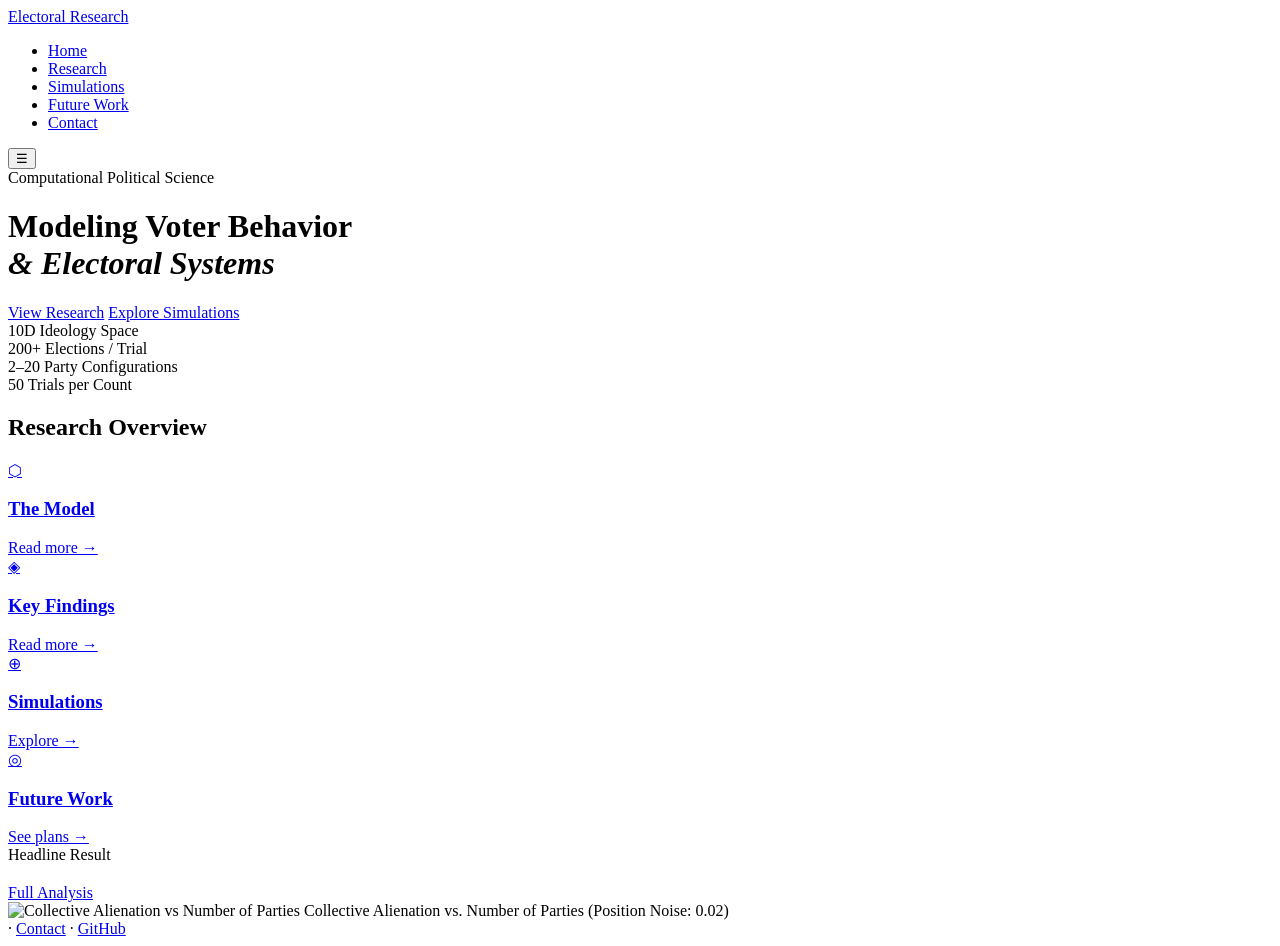
==== index.html @ 0de14074 "Added files (claude made for me to edit) Claude made this for the website" ====
<!DOCTYPE html>
<html lang="en">
<head>
  <meta charset="UTF-8" />
  <meta name="viewport" content="width=device-width, initial-scale=1.0"/>
  <title>Electoral Systems Research</title>
  <link rel="stylesheet" href="css/style.css" />
  <link rel="preconnect" href="https://fonts.googleapis.com">
  <link rel="preconnect" href="https://fonts.gstatic.com" crossorigin>
  <link href="https://fonts.googleapis.com/css2?family=DM+Serif+Display:ital@0;1&family=DM+Mono:wght@300;400;500&family=DM+Sans:wght@300;400;500&display=swap" rel="stylesheet">
</head>
<body>

  <!-- NAV -->
  <nav class="nav">
    <a href="index.html" class="nav-logo">Electoral Research</a>
    <ul class="nav-links">
      <li><a href="index.html" class="active">Home</a></li>
      <li><a href="research.html">Research</a></li>
      <li><a href="simulations.html">Simulations</a></li>
      <li><a href="future.html">Future Work</a></li>
      <li><a href="contact.html">Contact</a></li>
    </ul>
    <button class="nav-toggle" aria-label="Toggle menu">&#9776;</button>
  </nav>

  <!-- HERO -->
  <header class="hero">
    <div class="hero-bg"></div>
    <div class="hero-content">
      <span class="hero-label">Computational Political Science</span>
      <h1 class="hero-title">Modeling Voter Behavior<br/><em>& Electoral Systems</em></h1>
      <p class="hero-sub" id="hero-sub"><!-- CONTENT: Write a 1–2 sentence tagline that captures the spirit of your research. Example: "Agent-based simulations exploring how party structures, voter ideology, and turnout interact to shape democratic outcomes." --></p>
      <div class="hero-cta">
        <a href="research.html" class="btn btn-primary">View Research</a>
        <a href="simulations.html" class="btn btn-ghost">Explore Simulations</a>
      </div>
    </div>
    <div class="hero-stat-strip">
      <div class="stat">
        <span class="stat-num">10D</span>
        <span class="stat-label">Ideology Space</span>
      </div>
      <div class="stat-divider"></div>
      <div class="stat">
        <span class="stat-num">200+</span>
        <span class="stat-label">Elections / Trial</span>
      </div>
      <div class="stat-divider"></div>
      <div class="stat">
        <span class="stat-num">2–20</span>
        <span class="stat-label">Party Configurations</span>
      </div>
      <div class="stat-divider"></div>
      <div class="stat">
        <span class="stat-num">50</span>
        <span class="stat-label">Trials per Count</span>
      </div>
    </div>
  </header>

  <!-- OVERVIEW CARDS -->
  <section class="section">
    <div class="container">
      <h2 class="section-title">Research Overview</h2>
      <div class="card-grid">

        <a href="research.html#model" class="card">
          <div class="card-icon">⬡</div>
          <h3>The Model</h3>
          <p id="overview-model"><!-- CONTENT: Brief description of your modeling approach — what the simulation captures and why. --></p>
          <span class="card-link">Read more →</span>
        </a>

        <a href="research.html#findings" class="card">
          <div class="card-icon">◈</div>
          <h3>Key Findings</h3>
          <p id="overview-findings"><!-- CONTENT: One or two headline findings — e.g., the optimal party count result, what happens to collective alienation. --></p>
          <span class="card-link">Read more →</span>
        </a>

        <a href="simulations.html" class="card">
          <div class="card-icon">⊕</div>
          <h3>Simulations</h3>
          <p id="overview-simulations"><!-- CONTENT: Describe what the simulations do — voter generation, turnout modeling, multi-party vs. two-party, third-party dynamics, etc. --></p>
          <span class="card-link">Explore →</span>
        </a>

        <a href="future.html" class="card">
          <div class="card-icon">◎</div>
          <h3>Future Work</h3>
          <p id="overview-future"><!-- CONTENT: Tease the next directions — e.g., ranked choice, geographic modeling, media effects, etc. --></p>
          <span class="card-link">See plans →</span>
        </a>

      </div>
    </div>
  </section>

  <!-- RESULT HIGHLIGHT -->
  <section class="section section-dark">
    <div class="container result-highlight">
      <div class="result-text">
        <span class="label-tag">Headline Result</span>
        <h2 id="result-headline"><!-- CONTENT: State your most interesting result as a bold claim. E.g., "Three parties minimize collective alienation — more choice doesn't help." --></h2>
        <p id="result-body"><!-- CONTENT: Expand on the result in 2–4 sentences. Describe what "collective alienation" means, what the simulation tested, and what the data showed. --></p>
        <a href="research.html#findings" class="btn btn-primary">Full Analysis</a>
      </div>
      <div class="result-visual">
        <img src="assets/chart-optimal.png" alt="Collective Alienation vs Number of Parties" class="result-img" />
        <span class="result-img-caption">Collective Alienation vs. Number of Parties (Position Noise: 0.02)</span>
      </div>
    </div>
  </section>

  <!-- FOOTER -->
  <footer class="footer">
    <div class="container footer-inner">
      <span class="footer-name" id="footer-name"><!-- CONTENT: Your name --></span>
      <span class="footer-sep">·</span>
      <a href="contact.html" class="footer-link">Contact</a>
      <span class="footer-sep">·</span>
      <a href="https://github.com/" class="footer-link" id="footer-github" target="_blank">GitHub</a>
    </div>
  </footer>

  <script src="js/main.js"></script>
</body>
</html>
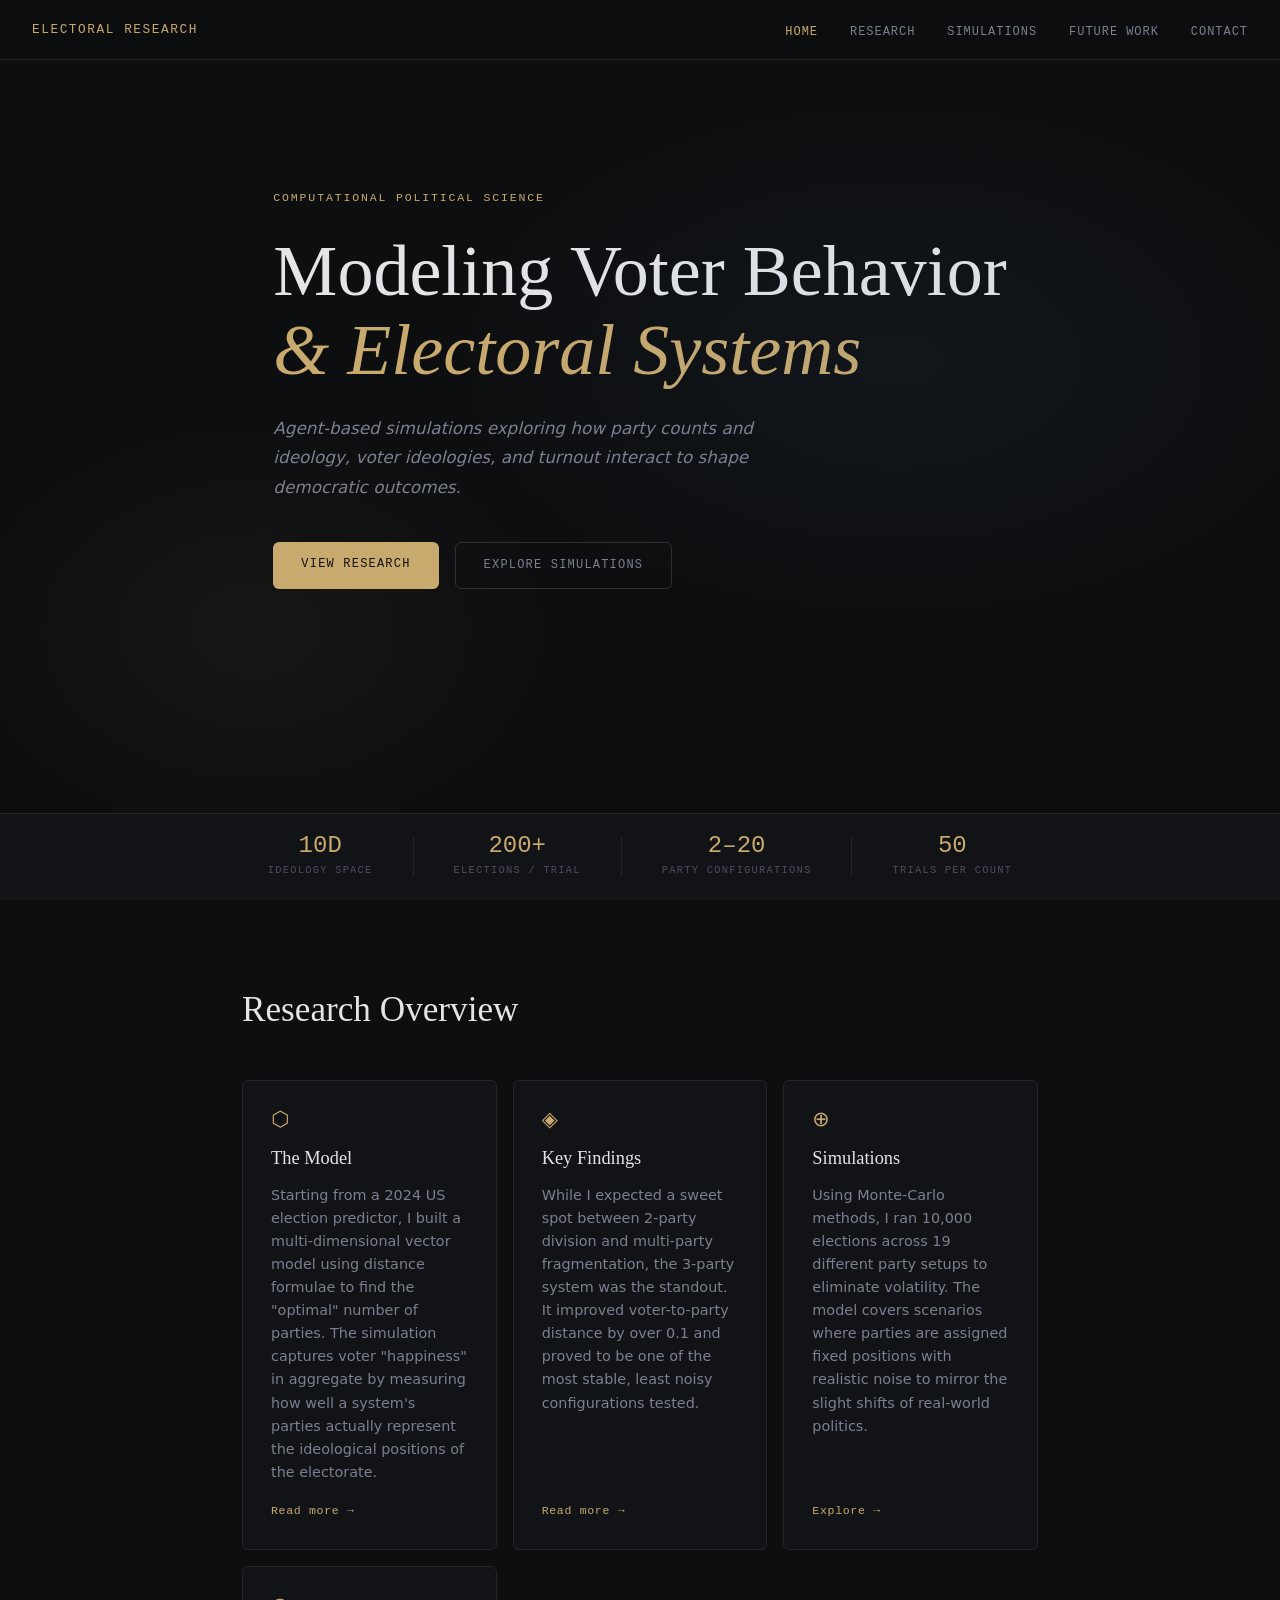
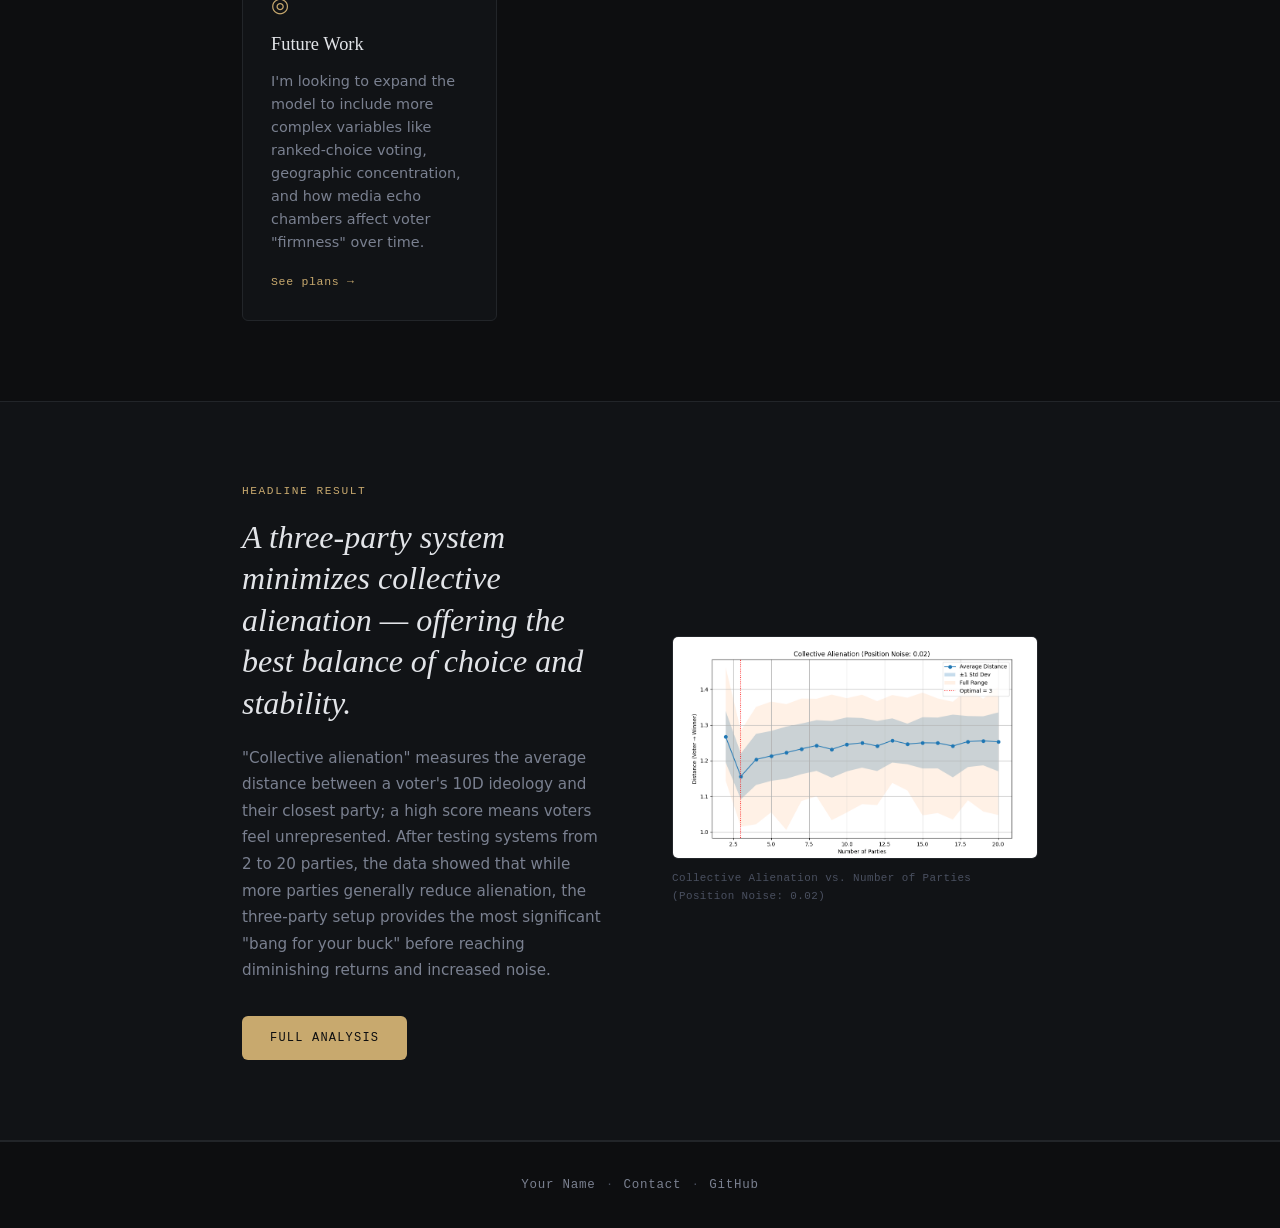
==== commit c0a907f3: "Update index.html" ====
--- a/index.html
+++ b/index.html
@@ -11,7 +11,6 @@
 </head>
 <body>
 
-  <!-- NAV -->
   <nav class="nav">
     <a href="index.html" class="nav-logo">Electoral Research</a>
     <ul class="nav-links">
@@ -24,13 +23,12 @@
     <button class="nav-toggle" aria-label="Toggle menu">&#9776;</button>
   </nav>
 
-  <!-- HERO -->
   <header class="hero">
     <div class="hero-bg"></div>
     <div class="hero-content">
       <span class="hero-label">Computational Political Science</span>
       <h1 class="hero-title">Modeling Voter Behavior<br/><em>& Electoral Systems</em></h1>
-      <p class="hero-sub" id="hero-sub"><!-- CONTENT: Write a 1–2 sentence tagline that captures the spirit of your research. Example: "Agent-based simulations exploring how party structures, voter ideology, and turnout interact to shape democratic outcomes." --></p>
+      <p class="hero-sub" id="hero-sub">Agent-based simulations exploring how party counts and ideology, voter ideologies, and turnout interact to shape democratic outcomes.</p>
       <div class="hero-cta">
         <a href="research.html" class="btn btn-primary">View Research</a>
         <a href="simulations.html" class="btn btn-ghost">Explore Simulations</a>
@@ -59,7 +57,6 @@
     </div>
   </header>
 
-  <!-- OVERVIEW CARDS -->
   <section class="section">
     <div class="container">
       <h2 class="section-title">Research Overview</h2>
@@ -68,28 +65,28 @@
         <a href="research.html#model" class="card">
           <div class="card-icon">⬡</div>
           <h3>The Model</h3>
-          <p id="overview-model"><!-- CONTENT: Brief description of your modeling approach — what the simulation captures and why. --></p>
+          <p id="overview-model">Starting from a 2024 US election predictor, I built a multi-dimensional vector model using distance formulae to find the "optimal" number of parties. The simulation captures voter "happiness" in aggregate by measuring how well a system's parties actually represent the ideological positions of the electorate.</p>
           <span class="card-link">Read more →</span>
         </a>
 
         <a href="research.html#findings" class="card">
           <div class="card-icon">◈</div>
           <h3>Key Findings</h3>
-          <p id="overview-findings"><!-- CONTENT: One or two headline findings — e.g., the optimal party count result, what happens to collective alienation. --></p>
+          <p id="overview-findings">While I expected a sweet spot between 2-party division and multi-party fragmentation, the 3-party system was the standout. It improved voter-to-party distance by over 0.1 and proved to be one of the most stable, least noisy configurations tested.</p>
           <span class="card-link">Read more →</span>
         </a>
 
         <a href="simulations.html" class="card">
           <div class="card-icon">⊕</div>
           <h3>Simulations</h3>
-          <p id="overview-simulations"><!-- CONTENT: Describe what the simulations do — voter generation, turnout modeling, multi-party vs. two-party, third-party dynamics, etc. --></p>
+          <p id="overview-simulations">Using Monte-Carlo methods, I ran 10,000 elections across 19 different party setups to eliminate volatility. The model covers scenarios where parties are assigned fixed positions with realistic noise to mirror the slight shifts of real-world politics.</p>
           <span class="card-link">Explore →</span>
         </a>
 
         <a href="future.html" class="card">
           <div class="card-icon">◎</div>
           <h3>Future Work</h3>
-          <p id="overview-future"><!-- CONTENT: Tease the next directions — e.g., ranked choice, geographic modeling, media effects, etc. --></p>
+          <p id="overview-future">I'm looking to expand the model to include more complex variables like ranked-choice voting, geographic concentration, and how media echo chambers affect voter "firmness" over time.</p>
           <span class="card-link">See plans →</span>
         </a>
 
@@ -97,13 +94,12 @@
     </div>
   </section>
 
-  <!-- RESULT HIGHLIGHT -->
   <section class="section section-dark">
     <div class="container result-highlight">
       <div class="result-text">
         <span class="label-tag">Headline Result</span>
-        <h2 id="result-headline"><!-- CONTENT: State your most interesting result as a bold claim. E.g., "Three parties minimize collective alienation — more choice doesn't help." --></h2>
-        <p id="result-body"><!-- CONTENT: Expand on the result in 2–4 sentences. Describe what "collective alienation" means, what the simulation tested, and what the data showed. --></p>
+        <h2 id="result-headline">A three-party system minimizes collective alienation — offering the best balance of choice and stability.</h2>
+        <p id="result-body">"Collective alienation" measures the average distance between a voter's 10D ideology and their closest party; a high score means voters feel unrepresented. After testing systems from 2 to 20 parties, the data showed that while more parties generally reduce alienation, the three-party setup provides the most significant "bang for your buck" before reaching diminishing returns and increased noise.</p>
         <a href="research.html#findings" class="btn btn-primary">Full Analysis</a>
       </div>
       <div class="result-visual">
@@ -113,14 +109,13 @@
     </div>
   </section>
 
-  <!-- FOOTER -->
   <footer class="footer">
     <div class="container footer-inner">
-      <span class="footer-name" id="footer-name"><!-- CONTENT: Your name --></span>
+      <span class="footer-name" id="footer-name">Your Name</span>
       <span class="footer-sep">·</span>
       <a href="contact.html" class="footer-link">Contact</a>
       <span class="footer-sep">·</span>
-      <a href="https://github.com/" class="footer-link" id="footer-github" target="_blank">GitHub</a>
+      <a href="https://github.com/yourusername" class="footer-link" id="footer-github" target="_blank">GitHub</a>
     </div>
   </footer>
 
--- a/css/style.css
+++ b/css/style.css
@@ -0,0 +1,811 @@
+/* ============================================================
+   ELECTORAL RESEARCH — STYLESHEET
+   Dark, refined, editorial. DM Serif Display + DM Mono.
+   ============================================================ */
+
+:root {
+  --bg:          #0d0e10;
+  --bg-2:        #111316;
+  --bg-3:        #161a1f;
+  --border:      #222529;
+  --border-2:    #2a2e33;
+  --text:        #e2e4e8;
+  --text-muted:  #7a8090;
+  --text-dim:    #4a5060;
+  --accent:      #c8a96e;   /* warm gold */
+  --accent-2:    #4a7fa5;   /* steel blue */
+  --danger:      #a05050;
+  --font-serif:  'DM Serif Display', Georgia, serif;
+  --font-sans:   'DM Sans', system-ui, sans-serif;
+  --font-mono:   'DM Mono', 'Courier New', monospace;
+  --radius:      6px;
+  --max-w:       860px;
+  --nav-h:       60px;
+}
+
+*, *::before, *::after { box-sizing: border-box; margin: 0; padding: 0; }
+
+html { scroll-behavior: smooth; }
+
+body {
+  background: var(--bg);
+  color: var(--text);
+  font-family: var(--font-sans);
+  font-size: 16px;
+  line-height: 1.7;
+  -webkit-font-smoothing: antialiased;
+}
+
+a { color: inherit; text-decoration: none; }
+img { max-width: 100%; display: block; }
+
+/* ============================================================
+   SCROLLBAR
+   ============================================================ */
+::-webkit-scrollbar { width: 6px; }
+::-webkit-scrollbar-track { background: var(--bg); }
+::-webkit-scrollbar-thumb { background: var(--border-2); border-radius: 3px; }
+::-webkit-scrollbar-thumb:hover { background: var(--text-dim); }
+
+/* ============================================================
+   NAV
+   ============================================================ */
+.nav {
+  position: fixed;
+  top: 0; left: 0; right: 0;
+  height: var(--nav-h);
+  background: rgba(13, 14, 16, 0.92);
+  backdrop-filter: blur(12px);
+  -webkit-backdrop-filter: blur(12px);
+  border-bottom: 1px solid var(--border);
+  display: flex;
+  align-items: center;
+  justify-content: space-between;
+  padding: 0 2rem;
+  z-index: 100;
+}
+
+.nav-logo {
+  font-family: var(--font-mono);
+  font-size: 0.8rem;
+  letter-spacing: 0.12em;
+  color: var(--accent);
+  text-transform: uppercase;
+  font-weight: 500;
+}
+
+.nav-links {
+  list-style: none;
+  display: flex;
+  gap: 2rem;
+}
+
+.nav-links a {
+  font-family: var(--font-mono);
+  font-size: 0.75rem;
+  letter-spacing: 0.08em;
+  text-transform: uppercase;
+  color: var(--text-muted);
+  transition: color 0.2s;
+}
+
+.nav-links a:hover,
+.nav-links a.active {
+  color: var(--text);
+}
+
+.nav-links a.active {
+  color: var(--accent);
+}
+
+.nav-toggle {
+  display: none;
+  background: none;
+  border: none;
+  color: var(--text-muted);
+  font-size: 1.2rem;
+  cursor: pointer;
+}
+
+/* ============================================================
+   HERO
+   ============================================================ */
+.hero {
+  min-height: 100vh;
+  display: flex;
+  flex-direction: column;
+  justify-content: center;
+  padding-top: var(--nav-h);
+  position: relative;
+  overflow: hidden;
+}
+
+.hero-bg {
+  position: absolute;
+  inset: 0;
+  background:
+    radial-gradient(ellipse 60% 50% at 70% 40%, rgba(74, 127, 165, 0.07) 0%, transparent 60%),
+    radial-gradient(ellipse 40% 40% at 20% 70%, rgba(200, 169, 110, 0.05) 0%, transparent 60%);
+  pointer-events: none;
+}
+
+.hero-content {
+  max-width: var(--max-w);
+  margin: 0 auto;
+  padding: 0 2rem;
+  padding-bottom: 6rem;
+  flex: 1;
+  display: flex;
+  flex-direction: column;
+  justify-content: center;
+}
+
+.hero-label {
+  font-family: var(--font-mono);
+  font-size: 0.72rem;
+  letter-spacing: 0.16em;
+  text-transform: uppercase;
+  color: var(--accent);
+  display: block;
+  margin-bottom: 1.5rem;
+}
+
+.hero-title {
+  font-family: var(--font-serif);
+  font-size: clamp(2.5rem, 6vw, 4.5rem);
+  line-height: 1.1;
+  color: var(--text);
+  margin-bottom: 1.5rem;
+  font-weight: 400;
+}
+
+.hero-title em {
+  font-style: italic;
+  color: var(--accent);
+}
+
+.hero-sub {
+  font-size: 1.05rem;
+  color: var(--text-muted);
+  max-width: 520px;
+  margin-bottom: 2.5rem;
+  line-height: 1.75;
+  font-style: italic;
+}
+
+/* placeholder state */
+.hero-sub:empty::before,
+p[id]:empty::before {
+  content: attr(id);
+  opacity: 0;
+}
+
+.hero-cta {
+  display: flex;
+  gap: 1rem;
+  flex-wrap: wrap;
+}
+
+/* STAT STRIP */
+.hero-stat-strip {
+  background: var(--bg-2);
+  border-top: 1px solid var(--border);
+  display: flex;
+  justify-content: center;
+  align-items: center;
+  gap: 0;
+  padding: 0;
+}
+
+.stat {
+  display: flex;
+  flex-direction: column;
+  align-items: center;
+  padding: 1.25rem 2.5rem;
+}
+
+.stat-num {
+  font-family: var(--font-mono);
+  font-size: 1.5rem;
+  color: var(--accent);
+  font-weight: 500;
+  line-height: 1;
+  margin-bottom: 0.3rem;
+}
+
+.stat-label {
+  font-family: var(--font-mono);
+  font-size: 0.65rem;
+  letter-spacing: 0.12em;
+  text-transform: uppercase;
+  color: var(--text-dim);
+}
+
+.stat-divider {
+  width: 1px;
+  height: 2.5rem;
+  background: var(--border);
+}
+
+/* ============================================================
+   BUTTONS
+   ============================================================ */
+.btn {
+  display: inline-block;
+  font-family: var(--font-mono);
+  font-size: 0.75rem;
+  letter-spacing: 0.1em;
+  text-transform: uppercase;
+  padding: 0.75rem 1.75rem;
+  border-radius: var(--radius);
+  transition: all 0.2s;
+  cursor: pointer;
+  border: none;
+}
+
+.btn-primary {
+  background: var(--accent);
+  color: var(--bg);
+  font-weight: 500;
+}
+
+.btn-primary:hover {
+  background: #d9bb7e;
+  transform: translateY(-1px);
+}
+
+.btn-ghost {
+  background: transparent;
+  color: var(--text-muted);
+  border: 1px solid var(--border-2);
+}
+
+.btn-ghost:hover {
+  border-color: var(--text-muted);
+  color: var(--text);
+}
+
+/* ============================================================
+   SECTIONS
+   ============================================================ */
+.section {
+  padding: 5rem 0;
+}
+
+.section-dark {
+  background: var(--bg-2);
+  border-top: 1px solid var(--border);
+  border-bottom: 1px solid var(--border);
+}
+
+.container {
+  max-width: var(--max-w);
+  margin: 0 auto;
+  padding: 0 2rem;
+}
+
+.section-title {
+  font-family: var(--font-serif);
+  font-size: clamp(1.6rem, 3vw, 2.2rem);
+  font-weight: 400;
+  color: var(--text);
+  margin-bottom: 2.5rem;
+}
+
+/* ============================================================
+   CARDS
+   ============================================================ */
+.card-grid {
+  display: grid;
+  grid-template-columns: repeat(auto-fit, minmax(240px, 1fr));
+  gap: 1rem;
+}
+
+.card {
+  background: var(--bg-2);
+  border: 1px solid var(--border);
+  border-radius: var(--radius);
+  padding: 1.75rem;
+  transition: border-color 0.2s, transform 0.2s;
+  display: flex;
+  flex-direction: column;
+  gap: 0.6rem;
+}
+
+.card:hover {
+  border-color: var(--border-2);
+  transform: translateY(-2px);
+}
+
+.card-icon {
+  font-size: 1.3rem;
+  color: var(--accent);
+  line-height: 1;
+  margin-bottom: 0.25rem;
+}
+
+.card h3 {
+  font-family: var(--font-serif);
+  font-weight: 400;
+  font-size: 1.15rem;
+  color: var(--text);
+}
+
+.card p {
+  font-size: 0.9rem;
+  color: var(--text-muted);
+  flex: 1;
+  line-height: 1.6;
+}
+
+.card-link {
+  font-family: var(--font-mono);
+  font-size: 0.72rem;
+  letter-spacing: 0.06em;
+  color: var(--accent);
+  margin-top: 0.5rem;
+}
+
+/* ============================================================
+   RESULT HIGHLIGHT
+   ============================================================ */
+.result-highlight {
+  display: grid;
+  grid-template-columns: 1fr 1fr;
+  gap: 4rem;
+  align-items: center;
+}
+
+.result-text .label-tag {
+  font-family: var(--font-mono);
+  font-size: 0.7rem;
+  letter-spacing: 0.14em;
+  text-transform: uppercase;
+  color: var(--accent);
+  display: block;
+  margin-bottom: 1rem;
+}
+
+.result-text h2 {
+  font-family: var(--font-serif);
+  font-size: clamp(1.4rem, 2.5vw, 2rem);
+  font-weight: 400;
+  color: var(--text);
+  margin-bottom: 1.25rem;
+  line-height: 1.3;
+  font-style: italic;
+}
+
+.result-text p {
+  color: var(--text-muted);
+  font-size: 0.95rem;
+  margin-bottom: 2rem;
+  line-height: 1.75;
+}
+
+.result-img {
+  border-radius: var(--radius);
+  border: 1px solid var(--border);
+  width: 100%;
+}
+
+.result-img-caption {
+  display: block;
+  font-family: var(--font-mono);
+  font-size: 0.68rem;
+  color: var(--text-dim);
+  margin-top: 0.6rem;
+  letter-spacing: 0.04em;
+}
+
+/* ============================================================
+   PAGE HEADER
+   ============================================================ */
+.page-header {
+  padding-top: calc(var(--nav-h) + 4rem);
+  padding-bottom: 3rem;
+  border-bottom: 1px solid var(--border);
+  background: var(--bg);
+}
+
+.page-title {
+  font-family: var(--font-serif);
+  font-size: clamp(2rem, 5vw, 3.5rem);
+  font-weight: 400;
+  color: var(--text);
+  margin-top: 0.75rem;
+}
+
+/* ============================================================
+   PAGE CONTENT (Research, Simulations, etc.)
+   ============================================================ */
+.page-content {
+  padding-top: 4rem;
+  padding-bottom: 6rem;
+}
+
+.research-section {
+  padding: 2.5rem 0;
+}
+
+.research-label {
+  font-family: var(--font-mono);
+  font-size: 0.68rem;
+  letter-spacing: 0.16em;
+  text-transform: uppercase;
+  color: var(--accent);
+  margin-bottom: 0.6rem;
+}
+
+.research-heading {
+  font-family: var(--font-serif);
+  font-size: clamp(1.5rem, 3vw, 2rem);
+  font-weight: 400;
+  color: var(--text);
+  margin-bottom: 1.75rem;
+}
+
+.research-body {
+  display: flex;
+  flex-direction: column;
+  gap: 1.25rem;
+}
+
+.research-body p {
+  color: var(--text-muted);
+  line-height: 1.8;
+  font-size: 0.975rem;
+}
+
+.section-divider {
+  height: 1px;
+  background: var(--border);
+  margin: 1rem 0;
+}
+
+/* ============================================================
+   CALLOUT BOXES
+   ============================================================ */
+.callout {
+  background: var(--bg-3);
+  border: 1px solid var(--border);
+  border-left: 3px solid var(--accent);
+  border-radius: var(--radius);
+  padding: 1.5rem 1.75rem;
+}
+
+.callout-mono {
+  border-left-color: var(--accent-2);
+}
+
+.callout-title {
+  font-family: var(--font-mono);
+  font-size: 0.72rem;
+  letter-spacing: 0.12em;
+  text-transform: uppercase;
+  color: var(--text-muted);
+  margin-bottom: 1rem;
+}
+
+.callout code {
+  font-family: var(--font-mono);
+  font-size: 0.9rem;
+  color: var(--accent-2);
+  display: block;
+  margin-bottom: 0.75rem;
+}
+
+.callout-grid {
+  display: grid;
+  grid-template-columns: repeat(auto-fit, minmax(200px, 1fr));
+  gap: 0.5rem;
+}
+
+.callout-item {
+  display: flex;
+  flex-direction: column;
+  gap: 0.15rem;
+}
+
+.dim-name {
+  font-family: var(--font-mono);
+  font-size: 0.8rem;
+  color: var(--accent);
+}
+
+.dim-desc {
+  font-size: 0.82rem;
+  color: var(--text-muted);
+}
+
+/* PARAM GRID */
+.param-grid {
+  display: flex;
+  flex-wrap: wrap;
+  gap: 0.5rem 2rem;
+}
+
+.param {
+  display: flex;
+  gap: 0.75rem;
+  align-items: baseline;
+}
+
+.param-key {
+  font-family: var(--font-mono);
+  font-size: 0.78rem;
+  color: var(--text-muted);
+}
+
+.param-val {
+  font-family: var(--font-mono);
+  font-size: 0.88rem;
+  color: var(--accent-2);
+  font-weight: 500;
+}
+
+/* ============================================================
+   FINDING TITLES
+   ============================================================ */
+.finding-title {
+  font-family: var(--font-sans);
+  font-size: 1rem;
+  font-weight: 500;
+  color: var(--text);
+  margin-top: 0.5rem;
+  padding-bottom: 0.4rem;
+  border-bottom: 1px solid var(--border);
+}
+
+/* ============================================================
+   FIGURE
+   ============================================================ */
+.figure {
+  margin: 0.5rem 0;
+}
+
+.figure-img {
+  border-radius: var(--radius);
+  border: 1px solid var(--border);
+  width: 100%;
+}
+
+.figure figcaption {
+  font-family: var(--font-mono);
+  font-size: 0.68rem;
+  color: var(--text-dim);
+  margin-top: 0.6rem;
+  letter-spacing: 0.04em;
+}
+
+/* ============================================================
+   RESULTS TABLE
+   ============================================================ */
+.results-table-wrap {
+  overflow-x: auto;
+  border: 1px solid var(--border);
+  border-radius: var(--radius);
+}
+
+.results-table {
+  width: 100%;
+  border-collapse: collapse;
+  font-family: var(--font-mono);
+  font-size: 0.85rem;
+}
+
+.results-table th {
+  background: var(--bg-3);
+  color: var(--text-muted);
+  font-weight: 400;
+  text-align: left;
+  padding: 0.75rem 1.25rem;
+  border-bottom: 1px solid var(--border);
+  letter-spacing: 0.06em;
+  font-size: 0.72rem;
+  text-transform: uppercase;
+}
+
+.results-table td {
+  padding: 0.65rem 1.25rem;
+  border-bottom: 1px solid var(--border);
+  color: var(--text-muted);
+}
+
+.results-table tr:last-child td {
+  border-bottom: none;
+}
+
+.results-table tr.highlight-row td {
+  color: var(--accent);
+  background: rgba(200, 169, 110, 0.05);
+}
+
+/* ============================================================
+   FUTURE WORK
+   ============================================================ */
+.future-item {
+  display: grid;
+  grid-template-columns: 3rem 1fr;
+  gap: 1.5rem;
+  padding: 1.5rem 0;
+  border-bottom: 1px solid var(--border);
+}
+
+.future-item:last-child {
+  border-bottom: none;
+}
+
+.future-num {
+  font-family: var(--font-mono);
+  font-size: 0.8rem;
+  color: var(--text-dim);
+  padding-top: 0.25rem;
+  letter-spacing: 0.06em;
+}
+
+.future-text h3 {
+  font-family: var(--font-serif);
+  font-weight: 400;
+  font-size: 1.15rem;
+  color: var(--text);
+  margin-bottom: 0.5rem;
+}
+
+.future-text p {
+  color: var(--text-muted);
+  font-size: 0.93rem;
+  line-height: 1.75;
+}
+
+/* ============================================================
+   CONTACT
+   ============================================================ */
+.contact-grid {
+  display: grid;
+  grid-template-columns: repeat(auto-fit, minmax(220px, 1fr));
+  gap: 1rem;
+}
+
+.contact-card {
+  display: flex;
+  align-items: center;
+  gap: 1rem;
+  background: var(--bg-2);
+  border: 1px solid var(--border);
+  border-radius: var(--radius);
+  padding: 1.25rem 1.5rem;
+  transition: border-color 0.2s, transform 0.2s;
+}
+
+.contact-card:hover {
+  border-color: var(--accent);
+  transform: translateY(-2px);
+}
+
+.contact-icon {
+  font-size: 1.4rem;
+  color: var(--accent);
+  flex-shrink: 0;
+  width: 2rem;
+  text-align: center;
+}
+
+.contact-type {
+  font-family: var(--font-mono);
+  font-size: 0.68rem;
+  letter-spacing: 0.1em;
+  text-transform: uppercase;
+  color: var(--text-dim);
+  margin-bottom: 0.2rem;
+}
+
+.contact-value {
+  font-size: 0.9rem;
+  color: var(--text);
+}
+
+/* ============================================================
+   FOOTER
+   ============================================================ */
+.footer {
+  border-top: 1px solid var(--border);
+  padding: 2rem 0;
+  margin-top: 0;
+}
+
+.footer-inner {
+  display: flex;
+  align-items: center;
+  justify-content: center;
+  gap: 0.75rem;
+  flex-wrap: wrap;
+}
+
+.footer-name {
+  font-family: var(--font-mono);
+  font-size: 0.78rem;
+  color: var(--text-muted);
+  letter-spacing: 0.06em;
+}
+
+.footer-sep {
+  color: var(--text-dim);
+  font-size: 0.8rem;
+}
+
+.footer-link {
+  font-family: var(--font-mono);
+  font-size: 0.78rem;
+  color: var(--text-muted);
+  letter-spacing: 0.06em;
+  transition: color 0.2s;
+}
+
+.footer-link:hover {
+  color: var(--accent);
+}
+
+/* ============================================================
+   RESPONSIVE
+   ============================================================ */
+/* ============================================================
+   SCROLL ANIMATIONS
+   ============================================================ */
+.fade-on-scroll {
+  opacity: 0;
+  transform: translateY(16px);
+  transition: opacity 0.5s ease, transform 0.5s ease;
+}
+
+.fade-on-scroll.visible {
+  opacity: 1;
+  transform: translateY(0);
+}
+
+/* ============================================================
+   RESPONSIVE
+   ============================================================ */
+@media (max-width: 700px) {
+  .nav-links { display: none; }
+  .nav-toggle { display: block; }
+  .nav-links.open {
+    display: flex;
+    flex-direction: column;
+    position: fixed;
+    top: var(--nav-h);
+    left: 0; right: 0;
+    background: var(--bg-2);
+    border-bottom: 1px solid var(--border);
+    padding: 1.5rem 2rem;
+    gap: 1.25rem;
+    z-index: 99;
+  }
+
+  .hero-stat-strip {
+    flex-wrap: wrap;
+    gap: 0;
+  }
+
+  .stat {
+    padding: 1rem 1.5rem;
+  }
+
+  .stat-divider {
+    display: none;
+  }
+
+  .result-highlight {
+    grid-template-columns: 1fr;
+    gap: 2rem;
+  }
+
+  .future-item {
+    grid-template-columns: 2.5rem 1fr;
+    gap: 1rem;
+  }
+
+  .card-grid {
+    grid-template-columns: 1fr;
+  }
+}
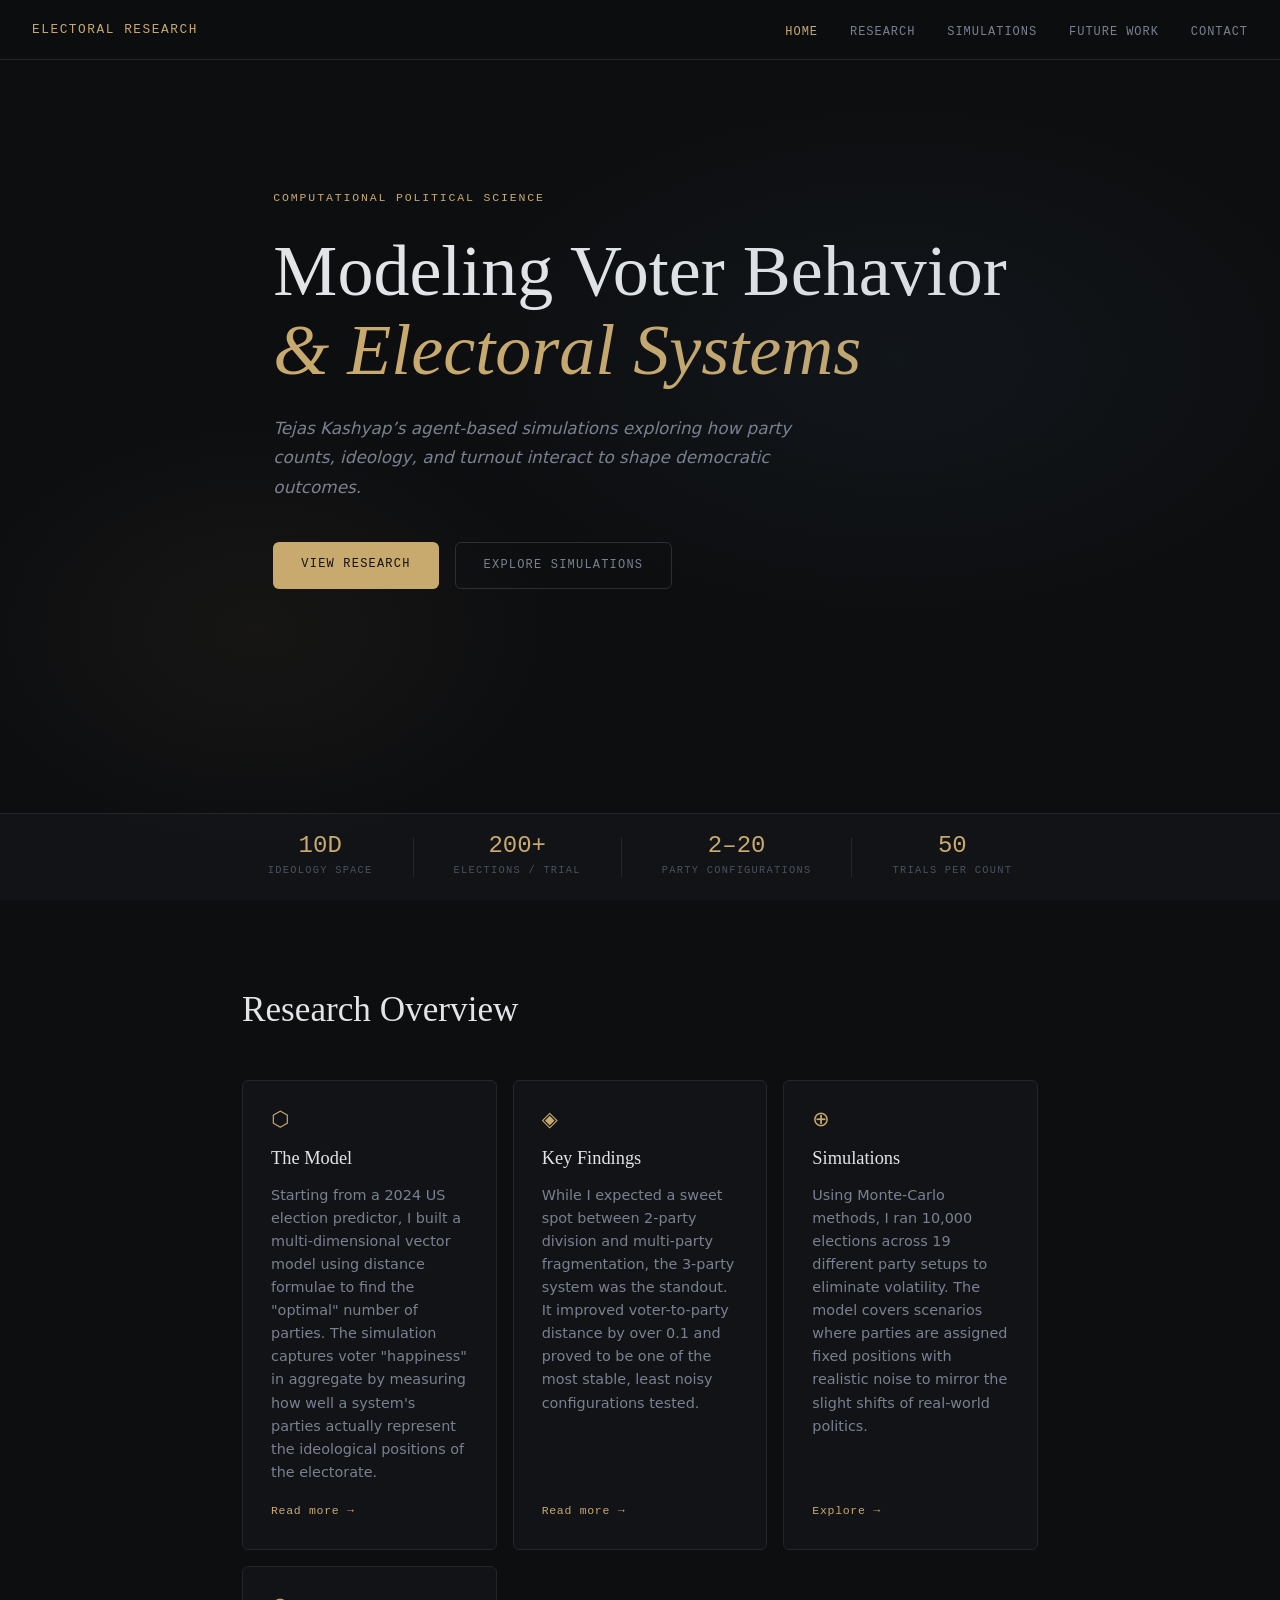
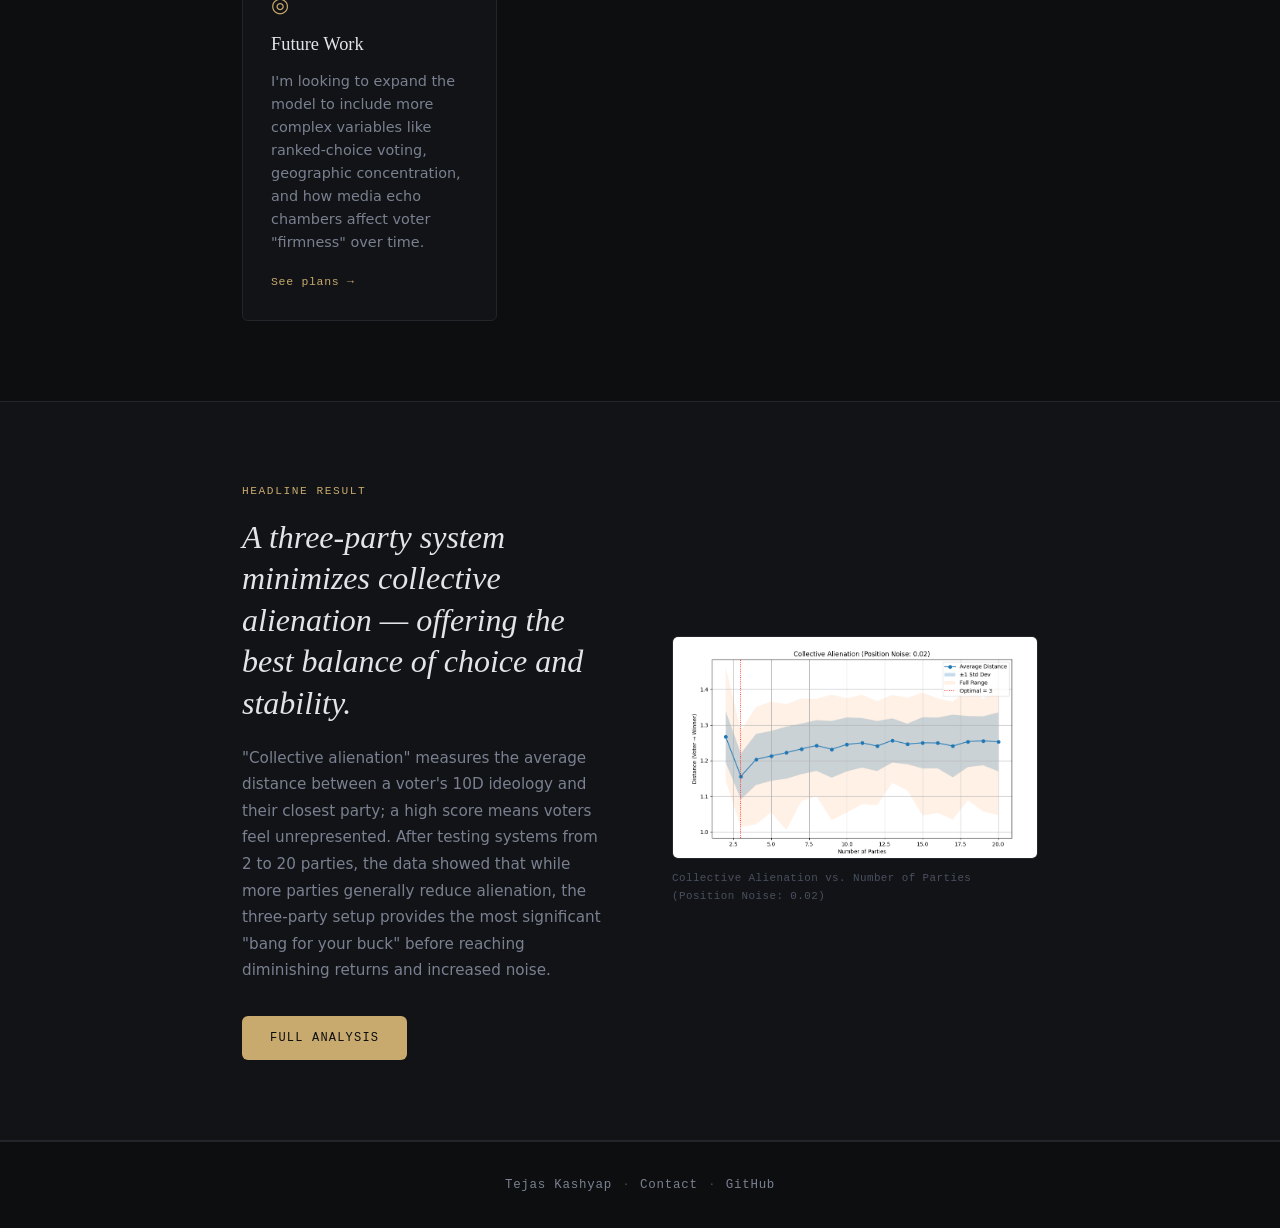
==== commit 73278a30: "SEOoptimization" ====
--- a/index.html
+++ b/index.html
@@ -3,7 +3,25 @@
 <head>
   <meta charset="UTF-8" />
   <meta name="viewport" content="width=device-width, initial-scale=1.0"/>
-  <title>Electoral Systems Research</title>
+  
+  <title>Tejas Kashyap | Electoral Systems Research & Modeling</title>
+  <meta name="description" content="Official research website of Tejas Kashyap. Exploring multi-party electoral systems through computational modeling and Python simulations.">
+  
+  <script type="application/ld+json">
+  {
+    "@context": "https://schema.org",
+    "@type": "Person",
+    "name": "Tejas Kashyap",
+    "url": "https://tejaskashyaprsrch.github.io/pwebsite/",
+    "jobTitle": "Researcher",
+    "knowsAbout": ["Electoral Systems", "Computational Modeling", "Python Simulations"],
+    "sameAs": [
+      "https://github.com/tejaskashyaprsrch",
+      "https://www.linkedin.com/in/tejas-kashyap-b80027395/"
+    ]
+  }
+  </script>
+
   <link rel="stylesheet" href="css/style.css" />
   <link rel="preconnect" href="https://fonts.googleapis.com">
   <link rel="preconnect" href="https://fonts.gstatic.com" crossorigin>
@@ -28,7 +46,7 @@
     <div class="hero-content">
       <span class="hero-label">Computational Political Science</span>
       <h1 class="hero-title">Modeling Voter Behavior<br/><em>& Electoral Systems</em></h1>
-      <p class="hero-sub" id="hero-sub">Agent-based simulations exploring how party counts and ideology, voter ideologies, and turnout interact to shape democratic outcomes.</p>
+      <p class="hero-sub" id="hero-sub">Tejas Kashyap’s agent-based simulations exploring how party counts, ideology, and turnout interact to shape democratic outcomes.</p>
       <div class="hero-cta">
         <a href="research.html" class="btn btn-primary">View Research</a>
         <a href="simulations.html" class="btn btn-ghost">Explore Simulations</a>
@@ -103,7 +121,7 @@
         <a href="research.html#findings" class="btn btn-primary">Full Analysis</a>
       </div>
       <div class="result-visual">
-        <img src="assets/chart-optimal.png" alt="Collective Alienation vs Number of Parties" class="result-img" />
+        <img src="assets/chart-optimal.png" alt="Tejas Kashyap Research Chart: Collective Alienation vs Number of Parties in Electoral Systems" class="result-img" />
         <span class="result-img-caption">Collective Alienation vs. Number of Parties (Position Noise: 0.02)</span>
       </div>
     </div>
@@ -111,14 +129,14 @@
 
   <footer class="footer">
     <div class="container footer-inner">
-      <span class="footer-name" id="footer-name">Your Name</span>
+      <span class="footer-name" id="footer-name">Tejas Kashyap</span>
       <span class="footer-sep">·</span>
       <a href="contact.html" class="footer-link">Contact</a>
       <span class="footer-sep">·</span>
-      <a href="https://github.com/yourusername" class="footer-link" id="footer-github" target="_blank">GitHub</a>
+      <a href="https://github.com/tejaskashyaprsrch" class="footer-link" id="footer-github" target="_blank">GitHub</a>
     </div>
   </footer>
 
   <script src="js/main.js"></script>
 </body>
-</html>
+</html>
